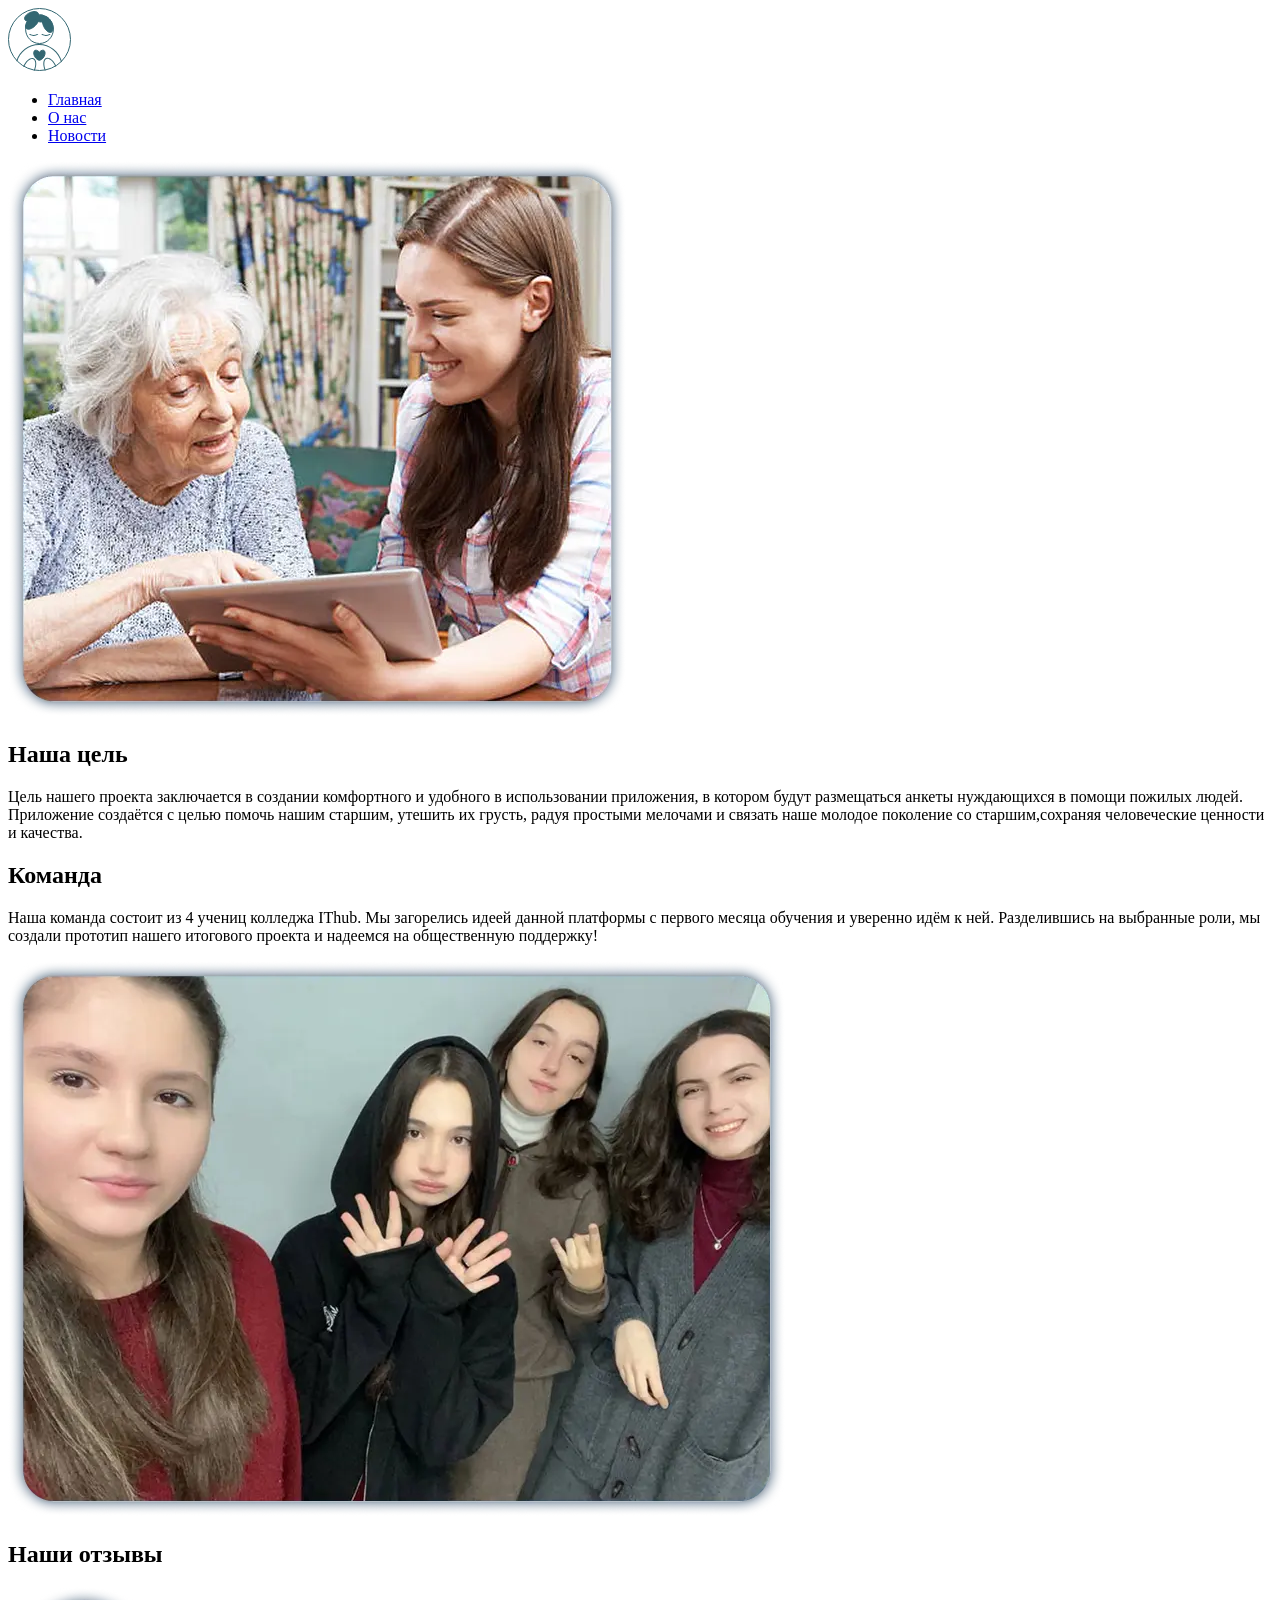
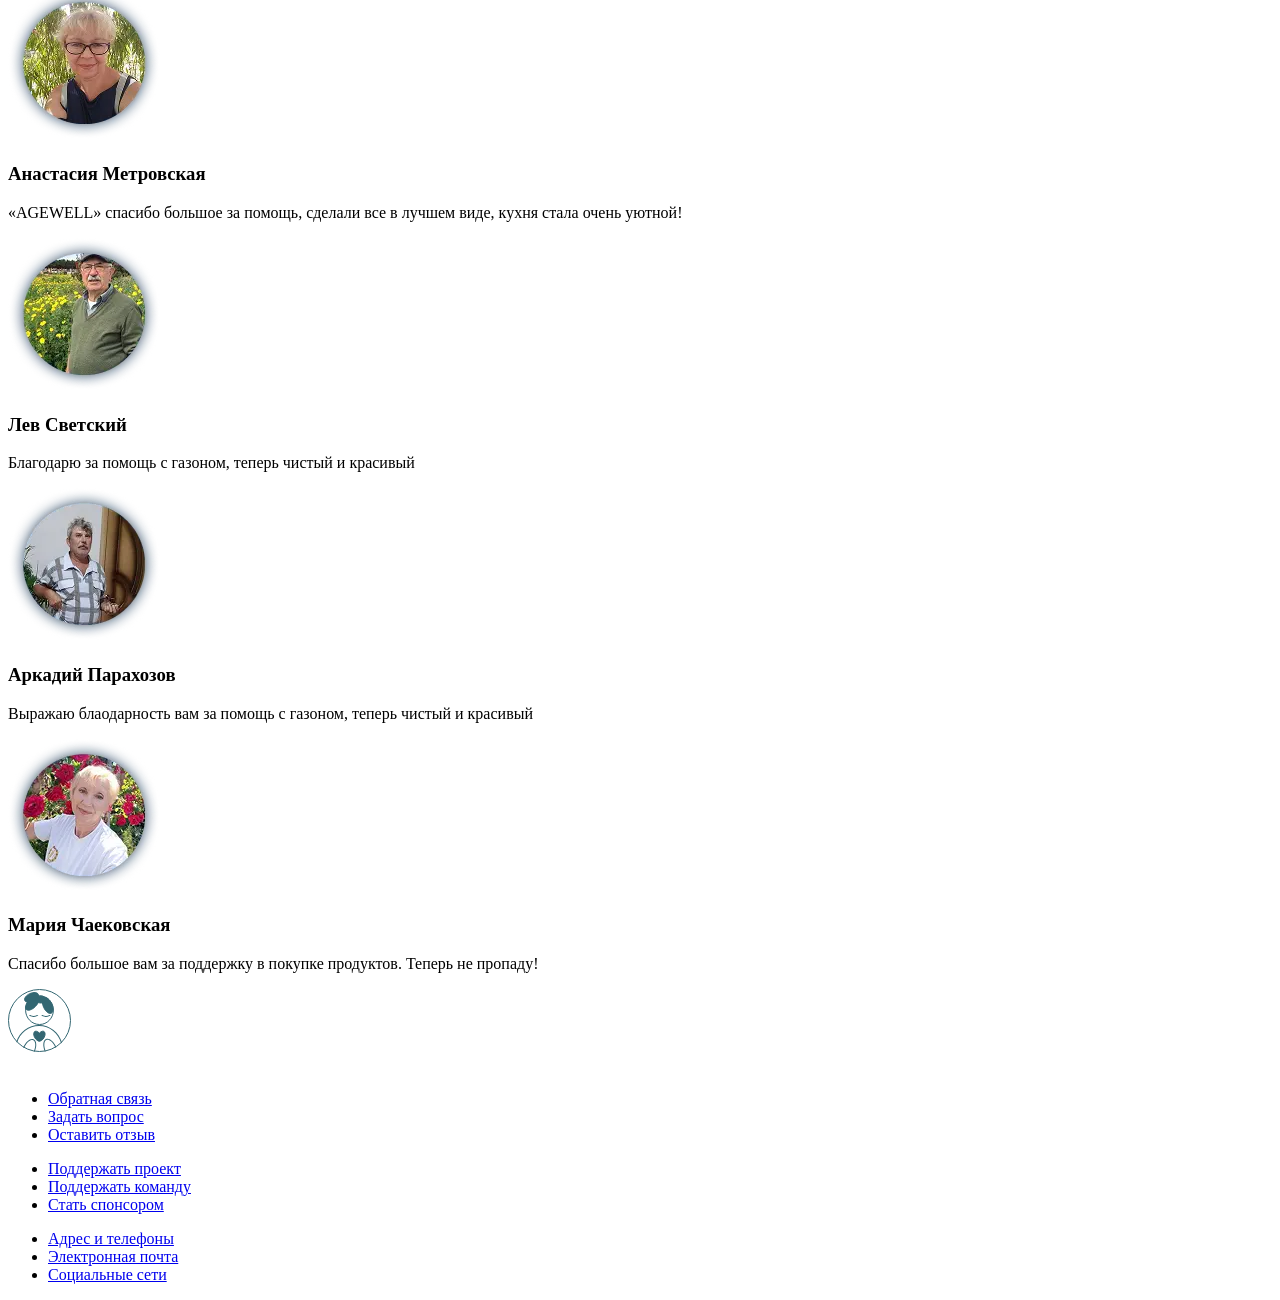
==== about_us.html @ 0170639c "Готовый html" ====
<!DOCTYPE html>
<html lang="en">
<head>
    <meta charset="UTF-8">
    <meta name="viewport" content="width=device-width, initial-scale=1.0">
    <title>О нас</title>
</head>
<body> 
  <header class="header">
    <div class="container">
      <div class="header__top">
        <nav class="menu">
          <img src="images/logo.svg" alt="логотип agewell">
          <span></span>
          </button>
          <ul class="menu__list">
            <li class="menu__item">
              <a href="#" class="menu__link">Главная</a>
            </li>
            <li class="menu__item">
              <a href="#" class="menu__link">О нас</a>
            </li>
            <li class="menu__item">
              <a href="#" class="menu__link">Новости</a>
            </li>
          </ul>
        </nav>
      </div>
    </div>
  </header>
  <main class="main">
    <section class="goal">
        <img src="images/goal.webp" alt="цель фото">
        <h1 class="goal_title">
            Наша цель
        </h1>
        <p class="goal_text">
            Цель нашего проекта заключается в создании комфортного и удобного в использовании приложения, в котором будут размещаться анкеты нуждающихся в помощи пожилых людей. Приложение создаётся с целью помочь нашим старшим, утешить их грусть, радуя простыми мелочами и связать наше молодое поколение со старшим,сохраняя человеческие ценности и качества.
    </section>
    <section class="team">
            <h1 class="team_title">
                Команда
            </h1>
            <p class="team_text">
                Наша команда состоит из 4 учениц колледжа IThub. Мы загорелись идеей данной платформы с первого месяца обучения и уверенно идём к ней. Разделившись на выбранные роли, мы создали прототип нашего итогового проекта и надеемся на общественную поддержку!
            </p>
            <img src="images/team.webp" alt="команда фото">
    </section>
    <section class="comments">
        <h1 class="comments_title">
          Наши отзывы
        </h1>
        <div class="comments_wrapper">
            <div class="comments-upper">
                <img src="images/comment1.webp" alt="первый коммент фотка">
                <h3 class="comments-names">
                    Анастасия Метровская
                </h3>
            </div>
            <p class="comments_text">
                «AGEWELL» спасибо большое за помощь, сделали все в лучшем виде, кухня стала очень уютной! 
            </p>
        </div>
        <div class="comments_wrapper">
            <div class="comments-upper">
                <img src="images/comment2.webp" alt="второй коммент фотка">
                <h3 class="comments-names">
                    Лев Светский
                </h3>
            </div>
            <p class="comments_text">
                Благодарю за помощь с газоном, теперь чистый и красивый
            </p>
        </div>
        <div class="comments_wrapper">
            <div class="comments-upper">
                <img src="images/comment3.webp" alt="третий коммент фотка">
                <h3 class="comments-names">
                    Аркадий Парахозов
                </h3>
            </div>
            <p class="comments_text">
                Выражаю блаодарность вам за помощь с газоном, теперь чистый и красивый
            </p>
        </div>
        <div class="comments_wrapper">
            <div class="comments-upper">
                <img src="images/comment4.webp" alt="четвёртый коммент фотка">
                <h3 class="comments-names">
                    Мария Чаековская
                </h3>
            </div>
            <p class="comments_text">
                Спасибо большое вам за поддержку в покупке продуктов. Теперь не пропаду!
            </p>
        </div>
    </section>
  </main>
  <footer class="footer">
    <img src="images/logo.svg" alt="">
    <div class="container">
      <div class="footer-inner">
          <a href="#" class="footer__logo">
            <img src="images/footer-logo.svg" alt="">
          </a>
          <ul class="footer__nav">
            <li class="footer__nav-item">
              <a class="footer__nav-link" href="#">Обратная связь</a>
            </li>
            <li class="footer__nav-item">
              <a class="footer__nav-link" href="#">Задать вопрос</a>
            </li>
            <li class="footer__nav-item">
              <a class="footer__nav-link" href="#">Оставить отзыв</a>
            </li>
          </ul>
          <ul class="footer__nav">
            <li class="footer__nav-item">
              <a class="footer__nav-link" href="#">Поддержать проект</a>
            </li>
            <li class="footer__nav-item">
              <a class="footer__nav-link" href="#">Поддержать команду</a>
            </li>
            <li class="footer__nav-item">
              <a class="footer__nav-link" href="#">Стать спонсором</a>
            </li>
          </ul>
          <ul class="footer__nav">
            <li class="footer__nav-item">
              <a class="footer__nav-link" href="#">Адрес и телефоны</a>
            </li>
            <li class="footer__nav-item">
              <a class="footer__nav-link" href="#">Электронная почта</a>
            </li>
            <li class="footer__nav-item">
              <a class="footer__nav-link" href="#">Социальные сети</a>
            </li>
          </ul>
  </footer>
</body>
</html>
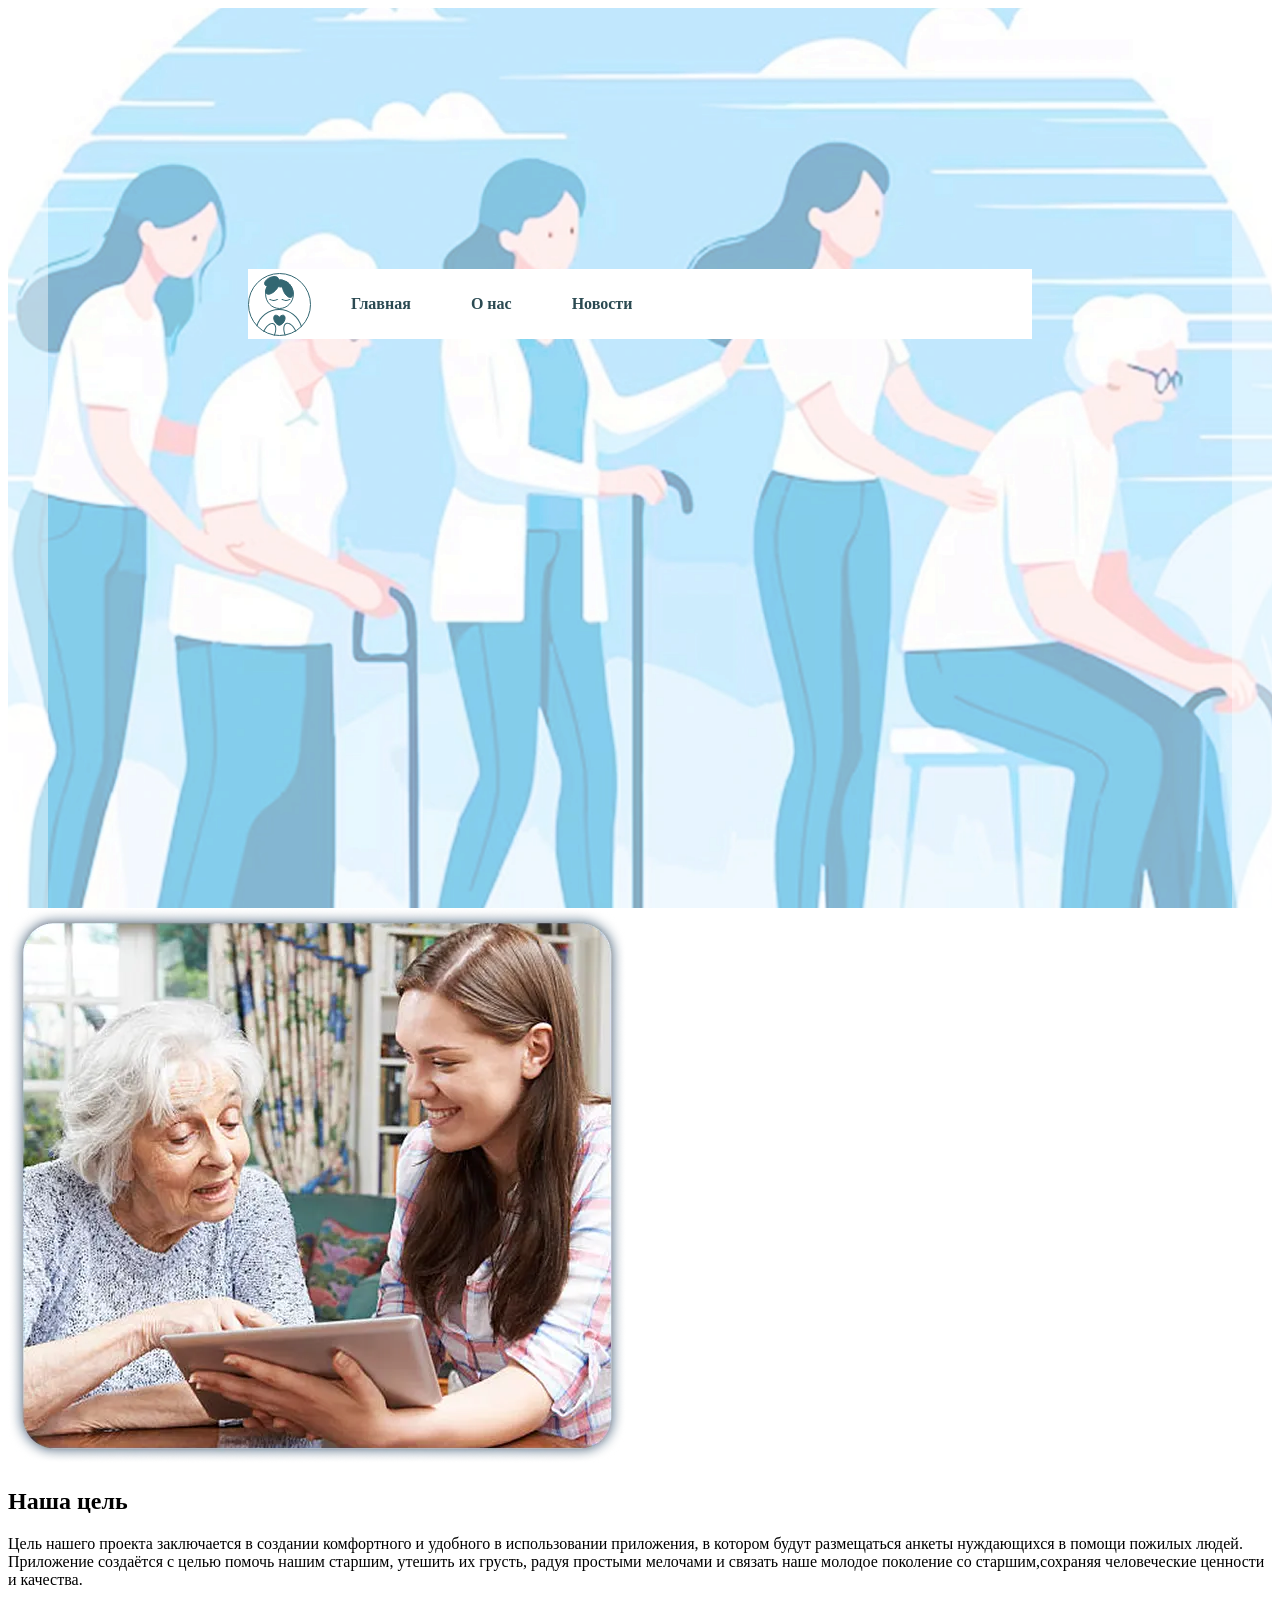
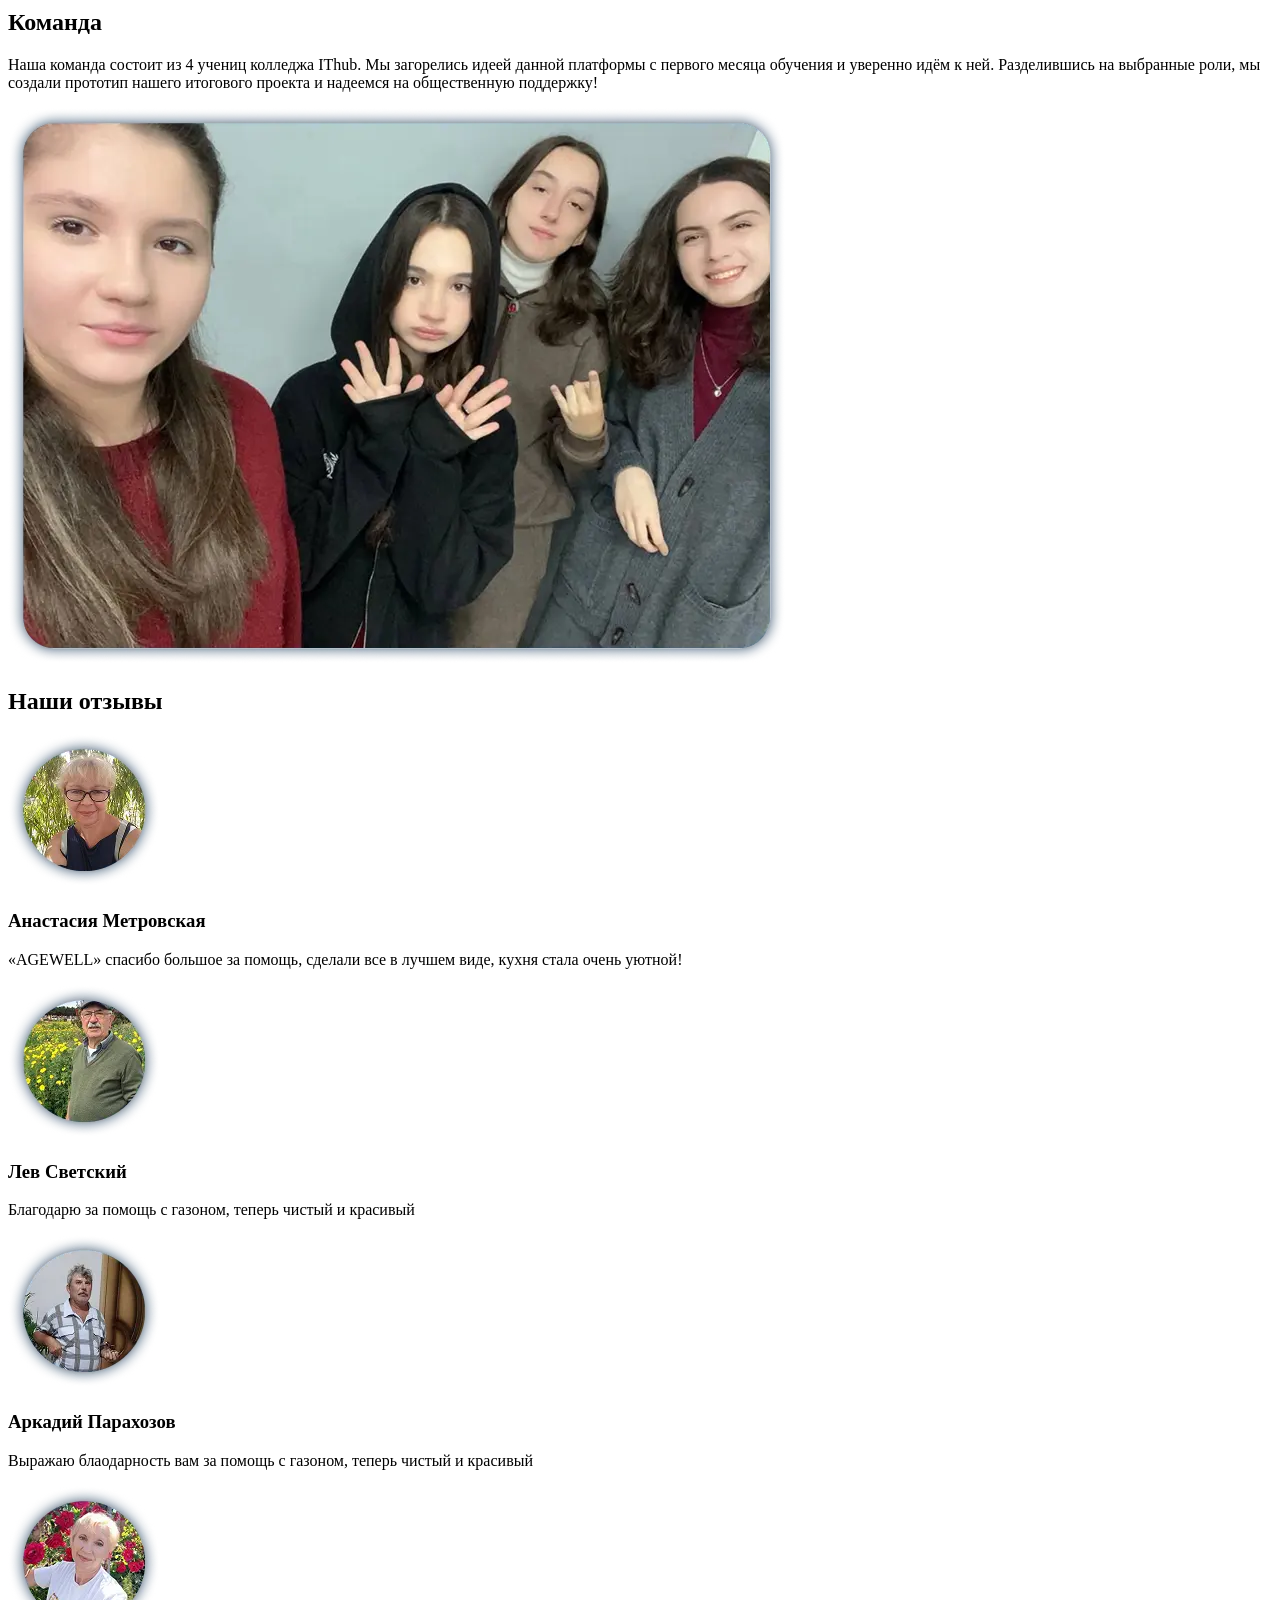
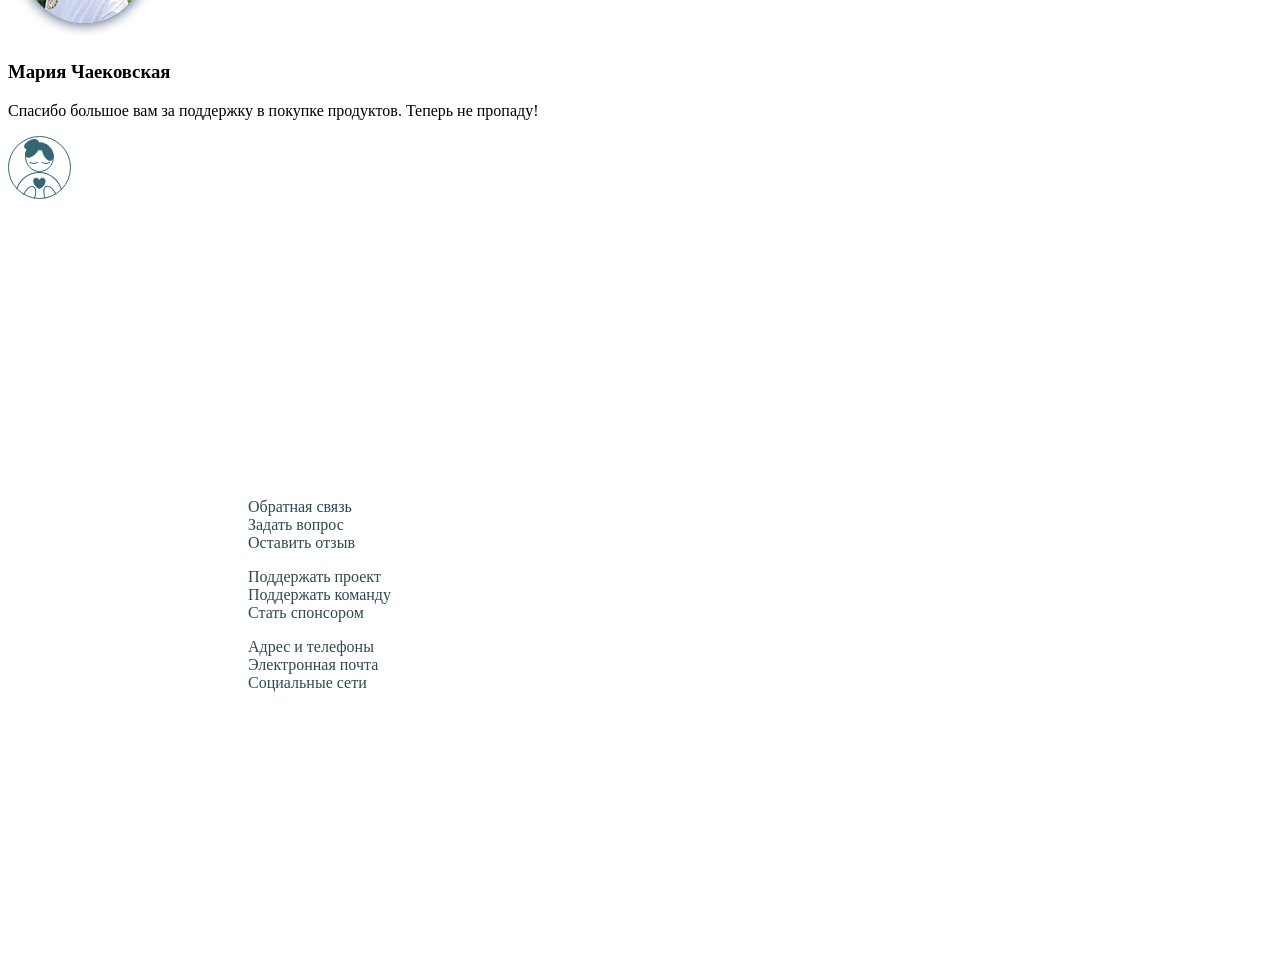
==== commit e4d2b86f: "Css готовая главная" ====
--- a/about_us.html
+++ b/about_us.html
@@ -4,13 +4,14 @@
     <meta charset="UTF-8">
     <meta name="viewport" content="width=device-width, initial-scale=1.0">
     <title>О нас</title>
+    <link rel="stylesheet" href="./style.css">
 </head>
 <body> 
   <header class="header">
-    <div class="container">
+    <div class="container header">
       <div class="header__top">
         <nav class="menu">
-          <img src="images/logo.svg" alt="логотип agewell">
+          <img class="logo" src="images/logo.svg" alt="логотип agewell">
           <span></span>
           </button>
           <ul class="menu__list">
--- a/style.css
+++ b/style.css
@@ -0,0 +1,174 @@
+* {
+    box-sizing: border-box;
+    
+}
+
+
+
+
+body {
+    background-color: #FFFFFF;
+    font-family: "Merriweather", serif;
+}
+
+ul, ol {
+    list-style: none;
+}
+
+a {
+    color: #2B4A52;
+    text-decoration: none;
+}
+
+
+
+.header {
+    background-image: url(/images/banner.webp);
+    height: 100vh;
+    background-repeat: no-repeat;
+    background-position: center;
+    background-size: cover;
+    padding: 0 40px;
+}
+
+.container {
+    max-width: 1195px 0;
+    padding: 261px 200px;
+}
+
+.container text {
+    background-color: #FFFFFF;
+}
+
+.header__top {
+    min-height: 70px;
+    background-color: #FFFFFF;
+    display: flex;
+    align-items: center;
+    justify-content: space-between;
+}
+
+
+
+
+
+.menu {
+    display: flex;
+    align-items: center;
+    
+}
+.menu__list {
+    display: flex;
+    flex-wrap: wrap;
+    gap: 60px;
+    padding-right: 57px;
+}
+.menu__item {
+    font-weight: 700;
+}
+
+
+
+
+
+.header__title {
+    font-size: 111px;
+    color: #336772;
+    margin: 0px;
+}
+.header__text {
+    font-size: 20px;
+    max-width: 618px;
+    color: #336772;
+    padding: 25px 0;
+}
+.header__btn {
+    display: inline-block;
+    font-size: 20px;
+    color: #2D384D;
+    background-color: #99E1F2;
+    padding: 20px 37px;
+    border-radius: 10px;
+    box-shadow: 0 0 20px 5px rgba(0, 0, 0, 0.2);
+}
+
+
+
+
+.main {
+}
+.people-cards {
+}
+.people-cards_text {
+}
+.people-card {
+}
+.people-cards_task-wrapper {
+}
+.people-cards_task-tittle {
+}
+.people-cards_task-title {
+}
+.people-cards_task-text {
+}
+.people-cards_task-button {
+}
+
+
+
+
+
+.feedback {
+}
+.feedback-title {
+}
+.feedback-description {
+}
+.feedback-button {
+}
+
+
+
+
+
+.support-us {
+}
+.support-us_container {
+}
+.support-us_title {
+}
+.support-us_choices {
+}
+.support-us_descriptions {
+}
+.support-us_child-title {
+}
+.support-us_text-container {
+}
+.support-us_definition {
+}
+.support-us_more-button {
+}
+
+
+
+
+
+
+.gallery {
+}
+
+
+
+.footer {
+}
+.footer-inner {
+}
+.footer__logo {
+}
+.footer__nav {
+}
+.footer__nav-item {
+}
+.footer__nav-link {
+}
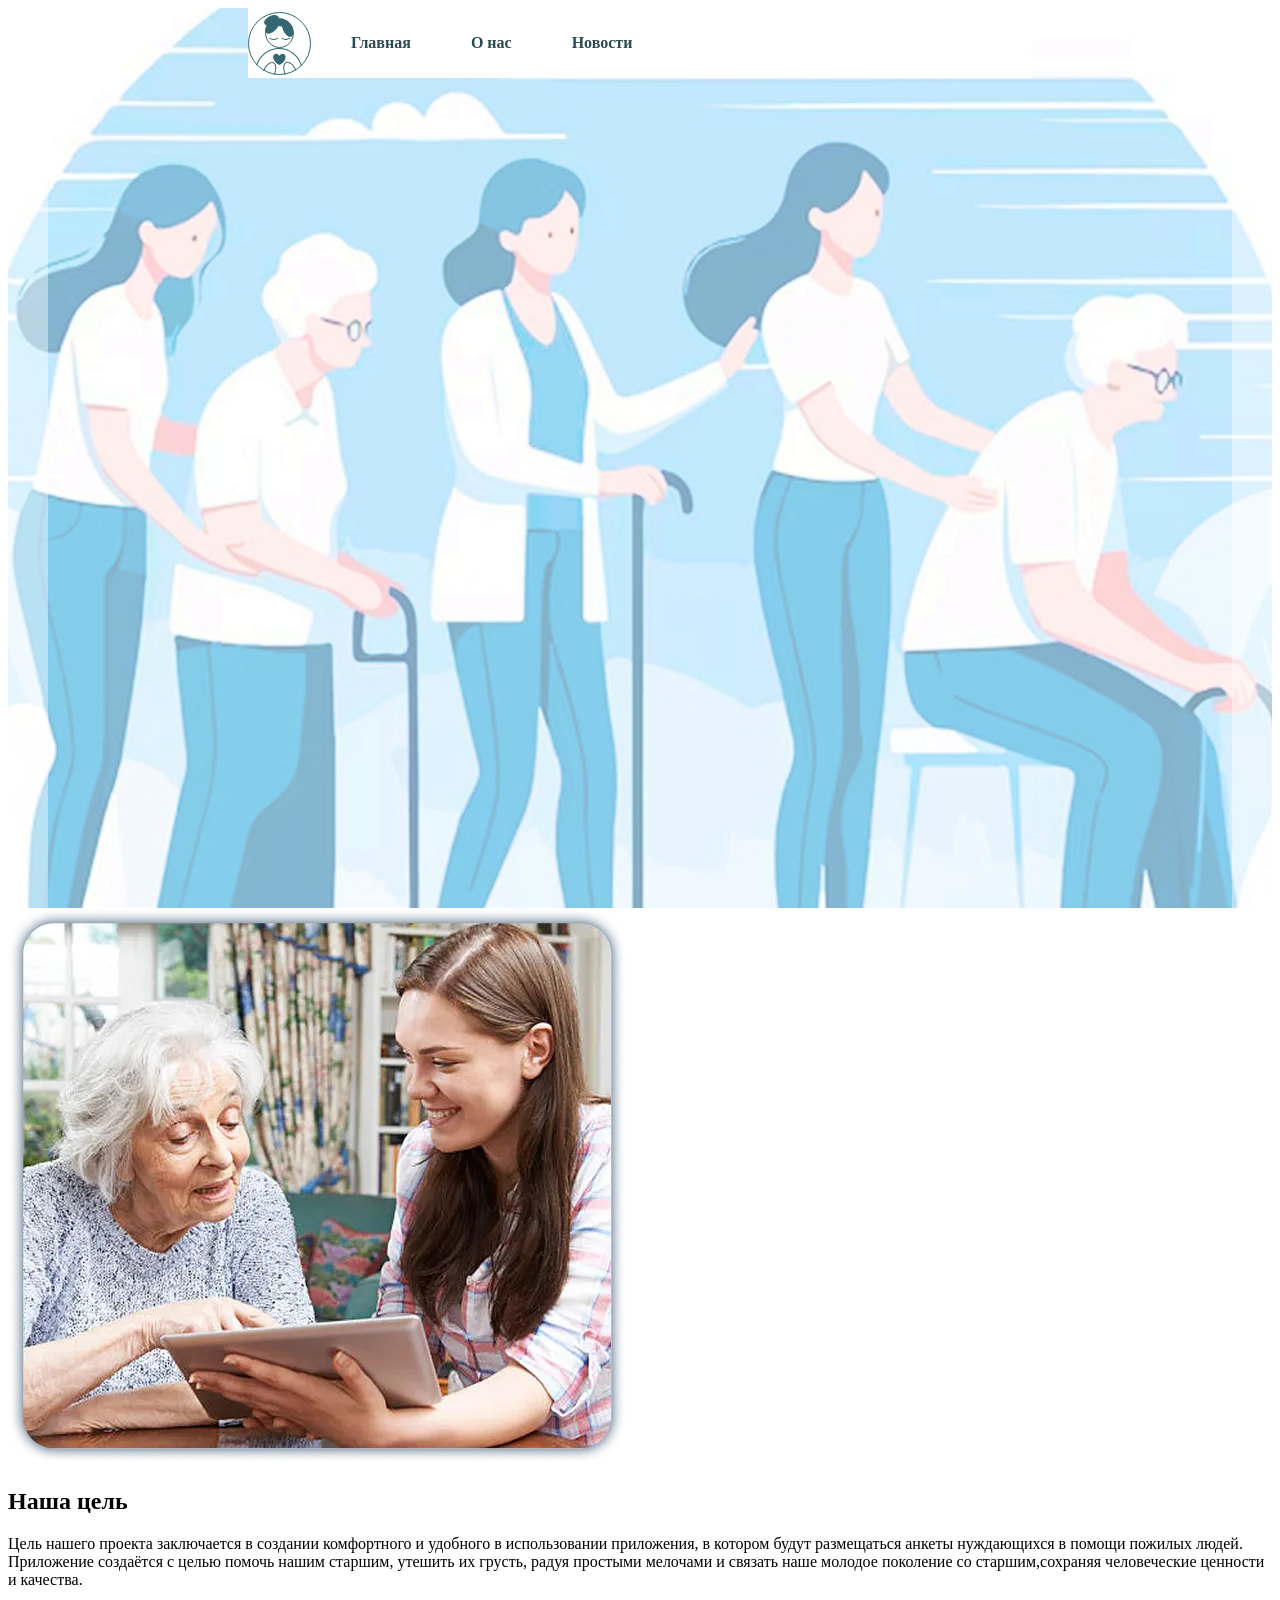
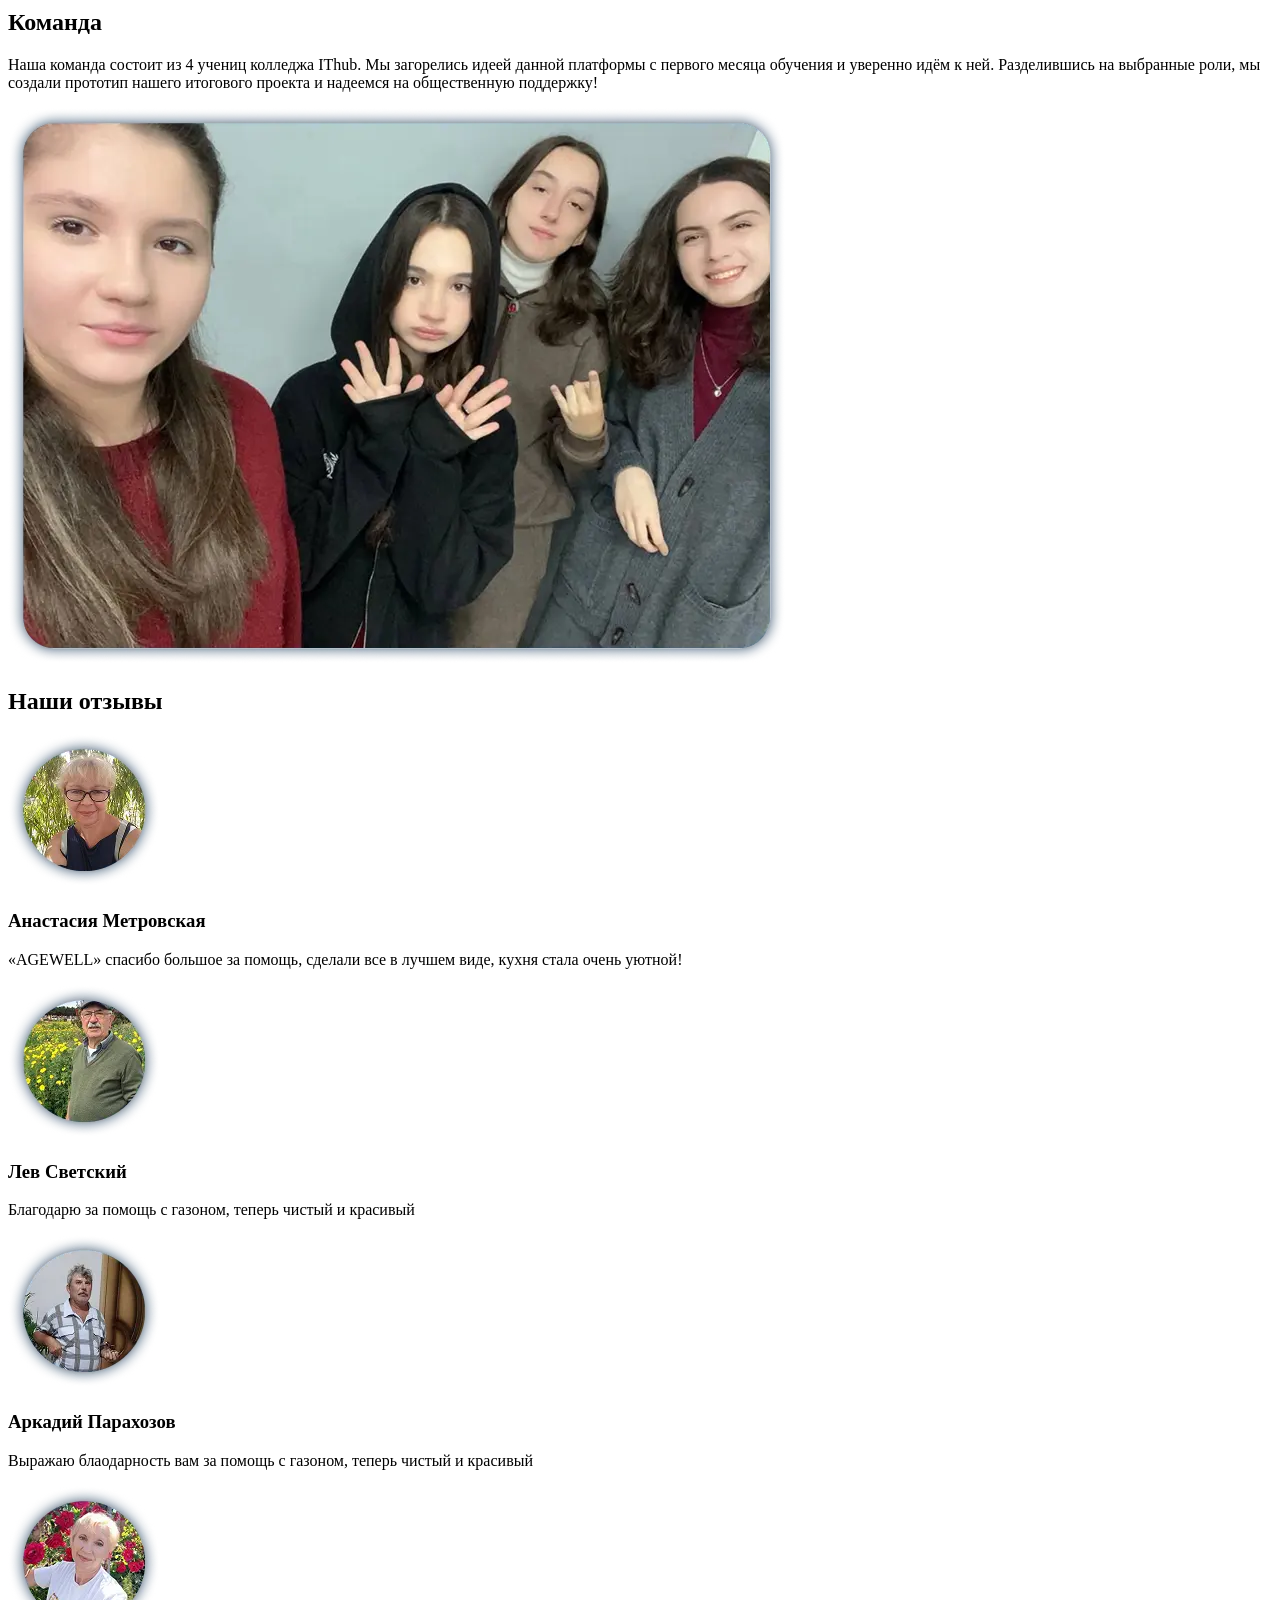
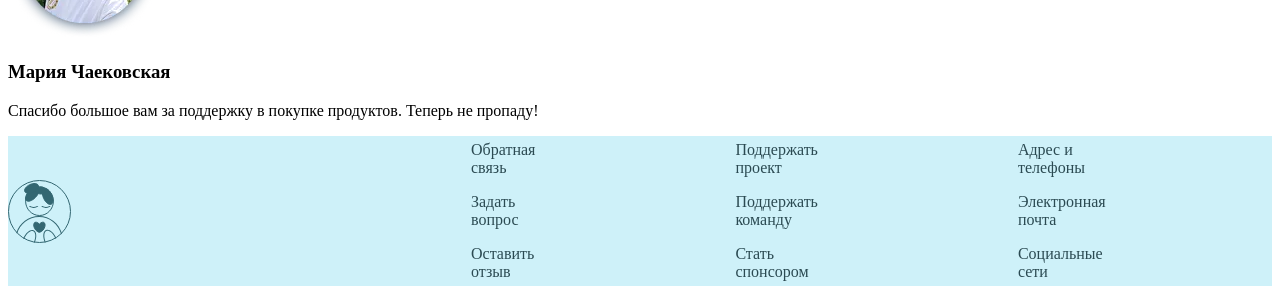
==== commit 649048f7: "Весь css без шрифта и фулл футера" ====
--- a/about_us.html
+++ b/about_us.html
@@ -105,7 +105,7 @@
             <img src="images/footer-logo.svg" alt="">
           </a>
           <ul class="footer__nav">
-            <li class="footer__nav-item">
+            <li class="footer__nav-item main-item">
               <a class="footer__nav-link" href="#">Обратная связь</a>
             </li>
             <li class="footer__nav-item">
@@ -116,18 +116,18 @@
             </li>
           </ul>
           <ul class="footer__nav">
-            <li class="footer__nav-item">
+            <li class="footer__nav-item main-item">
               <a class="footer__nav-link" href="#">Поддержать проект</a>
             </li>
             <li class="footer__nav-item">
-              <a class="footer__nav-link" href="#">Поддержать команду</a>
+              <a class="footer__nav-main" href="#">Поддержать команду</a>
             </li>
             <li class="footer__nav-item">
               <a class="footer__nav-link" href="#">Стать спонсором</a>
             </li>
           </ul>
           <ul class="footer__nav">
-            <li class="footer__nav-item">
+            <li class="footer__nav-item main-item">
               <a class="footer__nav-link" href="#">Адрес и телефоны</a>
             </li>
             <li class="footer__nav-item">
--- a/style.css
+++ b/style.css
@@ -3,7 +3,16 @@
     
 }
 
-
+button,
+button:active,
+button:focus  {
+    border:none;
+}
+
+img {
+    max-width: 100%;
+    max-height: 100%;
+}
 
 
 body {
@@ -18,6 +27,7 @@
 a {
     color: #2B4A52;
     text-decoration: none;
+    font-family: "Merriweather", serif;
 }
 
 
@@ -33,7 +43,7 @@
 
 .container {
     max-width: 1195px 0;
-    padding: 261px 200px;
+    padding: 0px 200px;
 }
 
 .container text {
@@ -98,33 +108,79 @@
 .main {
 }
 .people-cards {
-}
-.people-cards_text {
+    max-width: 1195px 0;
+    padding: 151px 200px;
+    display: flex;
+    justify-content: space-between;
+    flex-direction: column;
 }
 .people-card {
+    color: #2D384D;
+    background-color: #CEF1F9;
+    padding: 20px 37px;
+    border-radius: 10px;
+    box-shadow: 0 0 20px 5px rgba(0, 0, 0, 0.2);
+    max-width: 100%;
+    display: flex;
+    justify-content: space-between;
+    align-items: center;
+    margin-bottom: 62px;
+    gap: 180px;
 }
 .people-cards_task-wrapper {
+    display: block;
+
 }
 .people-cards_task-tittle {
 }
 .people-cards_task-title {
 }
 .people-cards_task-text {
+    max-width: 628px;
 }
 .people-cards_task-button {
-}
-
+    display: inline-block;
+    font-size: 20px;
+    color: #2D384D;
+    background-color: #99E1F2;
+    padding: 20px 37px;
+    border-radius: 10px;
+    box-shadow: 0 0 20px 5px rgba(0, 0, 0, 0.2);
+    max-width: 263px;
+    max-height: 60px;
+}
+.people-cards_text-wrapper {
+    padding-bottom: 32px;
+    max-width: 628px;
+}
 
 
 
 
 .feedback {
-}
-.feedback-title {
+    
+}
+.feedback-row{
+    display: flex;
+    align-items: center;
+}
+.feedback-column{
+    padding-left: 150px;
 }
 .feedback-description {
+    max-width: 524px;
+    font-size: 23px;
 }
 .feedback-button {
+    display: inline-block;
+    font-size: 20px;
+    color: #2D384D;
+    background-color: #99E1F2;
+    padding: 20px 241px;
+    border-radius: 10px;
+    box-shadow: 0 0 20px 5px rgba(0, 0, 0, 0.2);
+    min-width: 587px;
+    max-height: 76px;
 }
 
 
@@ -132,22 +188,68 @@
 
 
 .support-us {
+    display: flex;
+    flex-direction: column;
+    padding: 250px 203px;
 }
 .support-us_container {
+    display: flex;
+    flex-direction: column;
+    justify-content: center;
+    align-items: center;
+    font-size: 20px;
+    color: #2D384D;
+    background-color: #CEF1F9;
+    border-radius: 10px;
+    box-shadow: 0 0 20px 5px rgba(0, 0, 0, 0.2);
+    min-width: 100%;
+    max-height: 634px;
+    padding: 79px 45px;
 }
 .support-us_title {
+    margin-bottom: 100px;
 }
 .support-us_choices {
+    display: flex;
+    justify-content: space-between;
+    gap: 112px;
+    margin-bottom: 80px;
 }
 .support-us_descriptions {
+    display: flex;
+    flex-direction: column;
+    align-items: center;
 }
 .support-us_child-title {
 }
 .support-us_text-container {
+    display: flex;
+    flex-direction: column;
+    align-items: center;
+    font-size: 20px;
+    color: #FFFFFF;
+    background-color: #68B0C0;
+    border-radius: 60px;
+    box-shadow: 0 0 20px 5px rgba(0, 0, 0, 0.2);
+    min-width: 300px;
+    max-height: 270px;
+    margin-top: 33px;
 }
 .support-us_definition {
+    max-width: 238px;
+    padding: 74px 30px;
 }
 .support-us_more-button {
+    display: inline-block;
+    font-size: 20px;
+    color: #2D384D;
+    background-color: #99E1F2;
+    padding: 20px 241px;
+    border-radius: 10px;
+    box-shadow: 0 0 20px 5px rgba(0, 0, 0, 0.2);
+    max-width: 100%;
+    max-height: 76px;
+    margin-top: 33px;
 }
 
 
@@ -156,19 +258,33 @@
 
 
 .gallery {
+    display: flex;
+    justify-content: space-between;
+    align-items: center;
+    padding-bottom: 156px;
 }
 
 
 
 .footer {
+    background-color: #CEF1F9;
+    display: flex;
+    justify-content: space-between;
+    align-items: center;
+    height: 150px;
 }
 .footer-inner {
+    display: flex;
+    justify-content: space-between;
+    gap: 160px;
 }
 .footer__logo {
 }
 .footer__nav {
 }
 .footer__nav-item {
-}
-.footer__nav-link {
+    padding: 8px 0;
+}
+.footer__nav-item ul {
+    list-style: circle;
 }
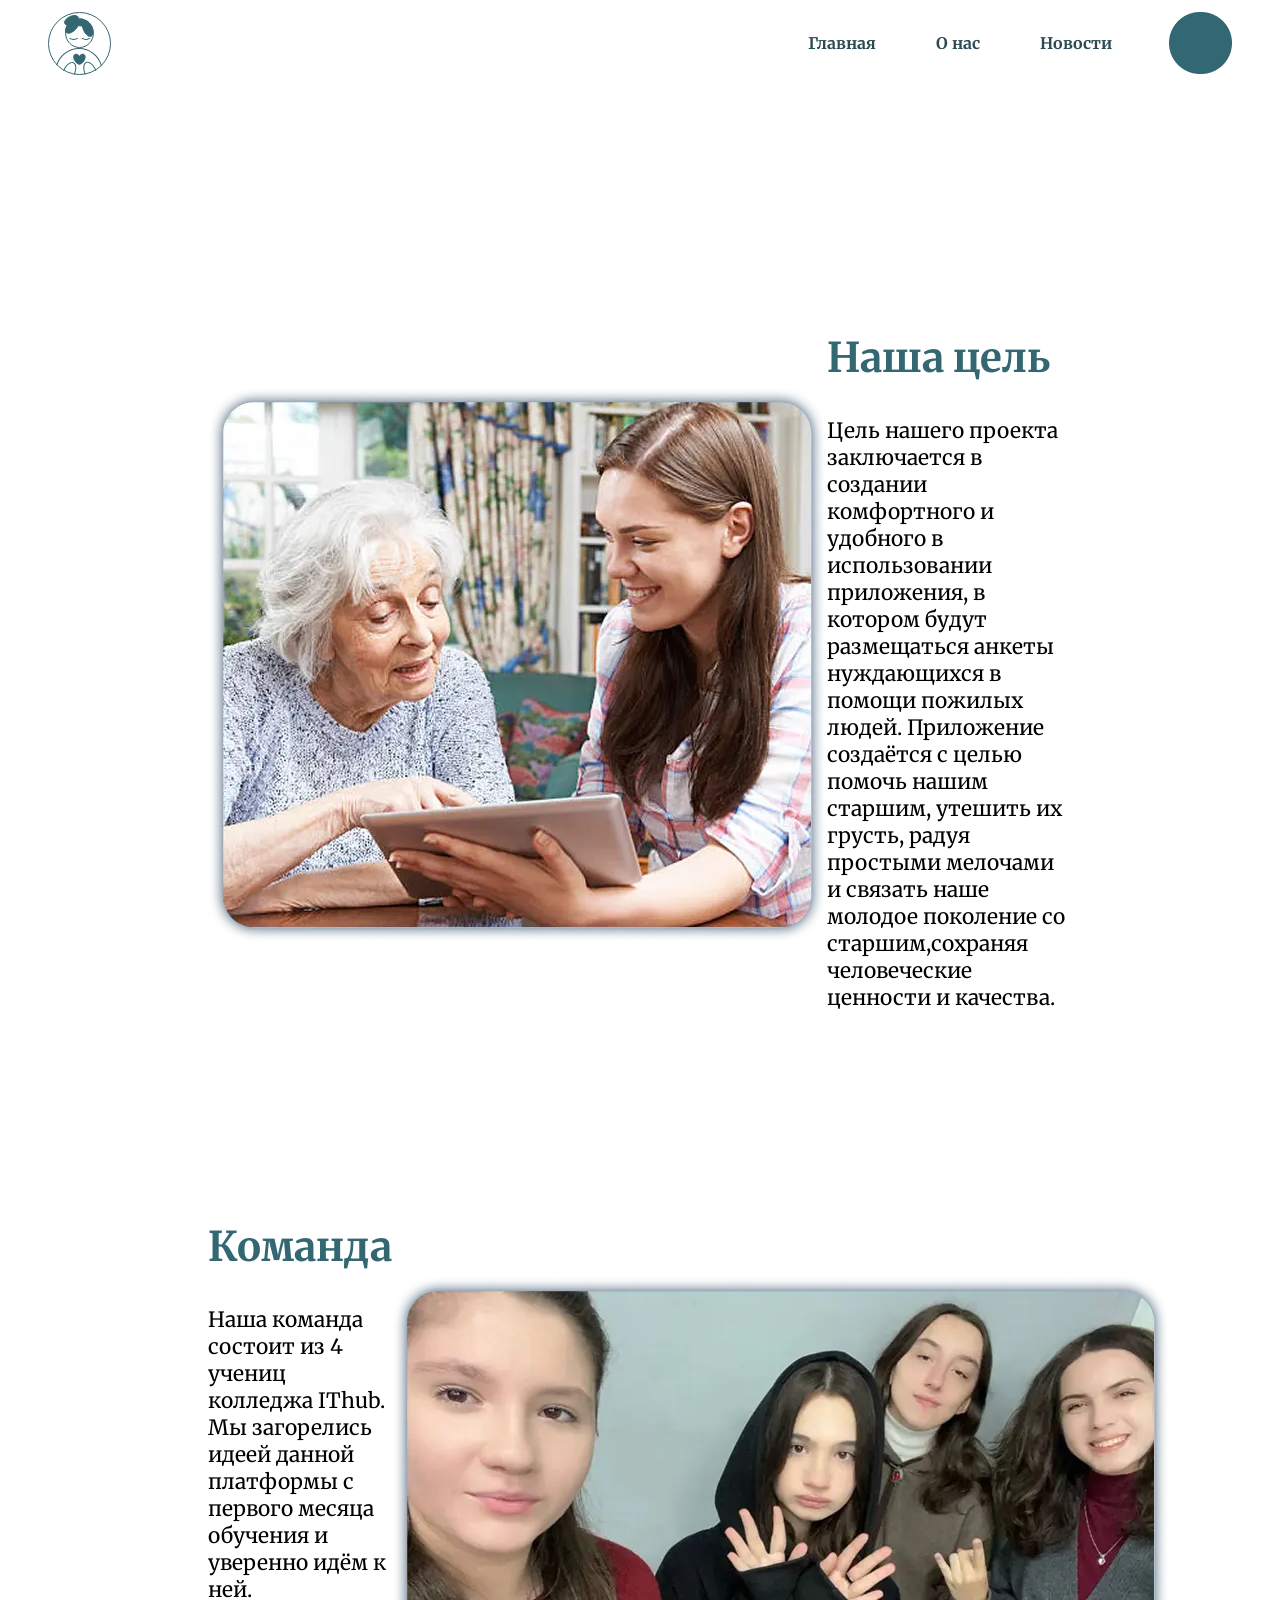
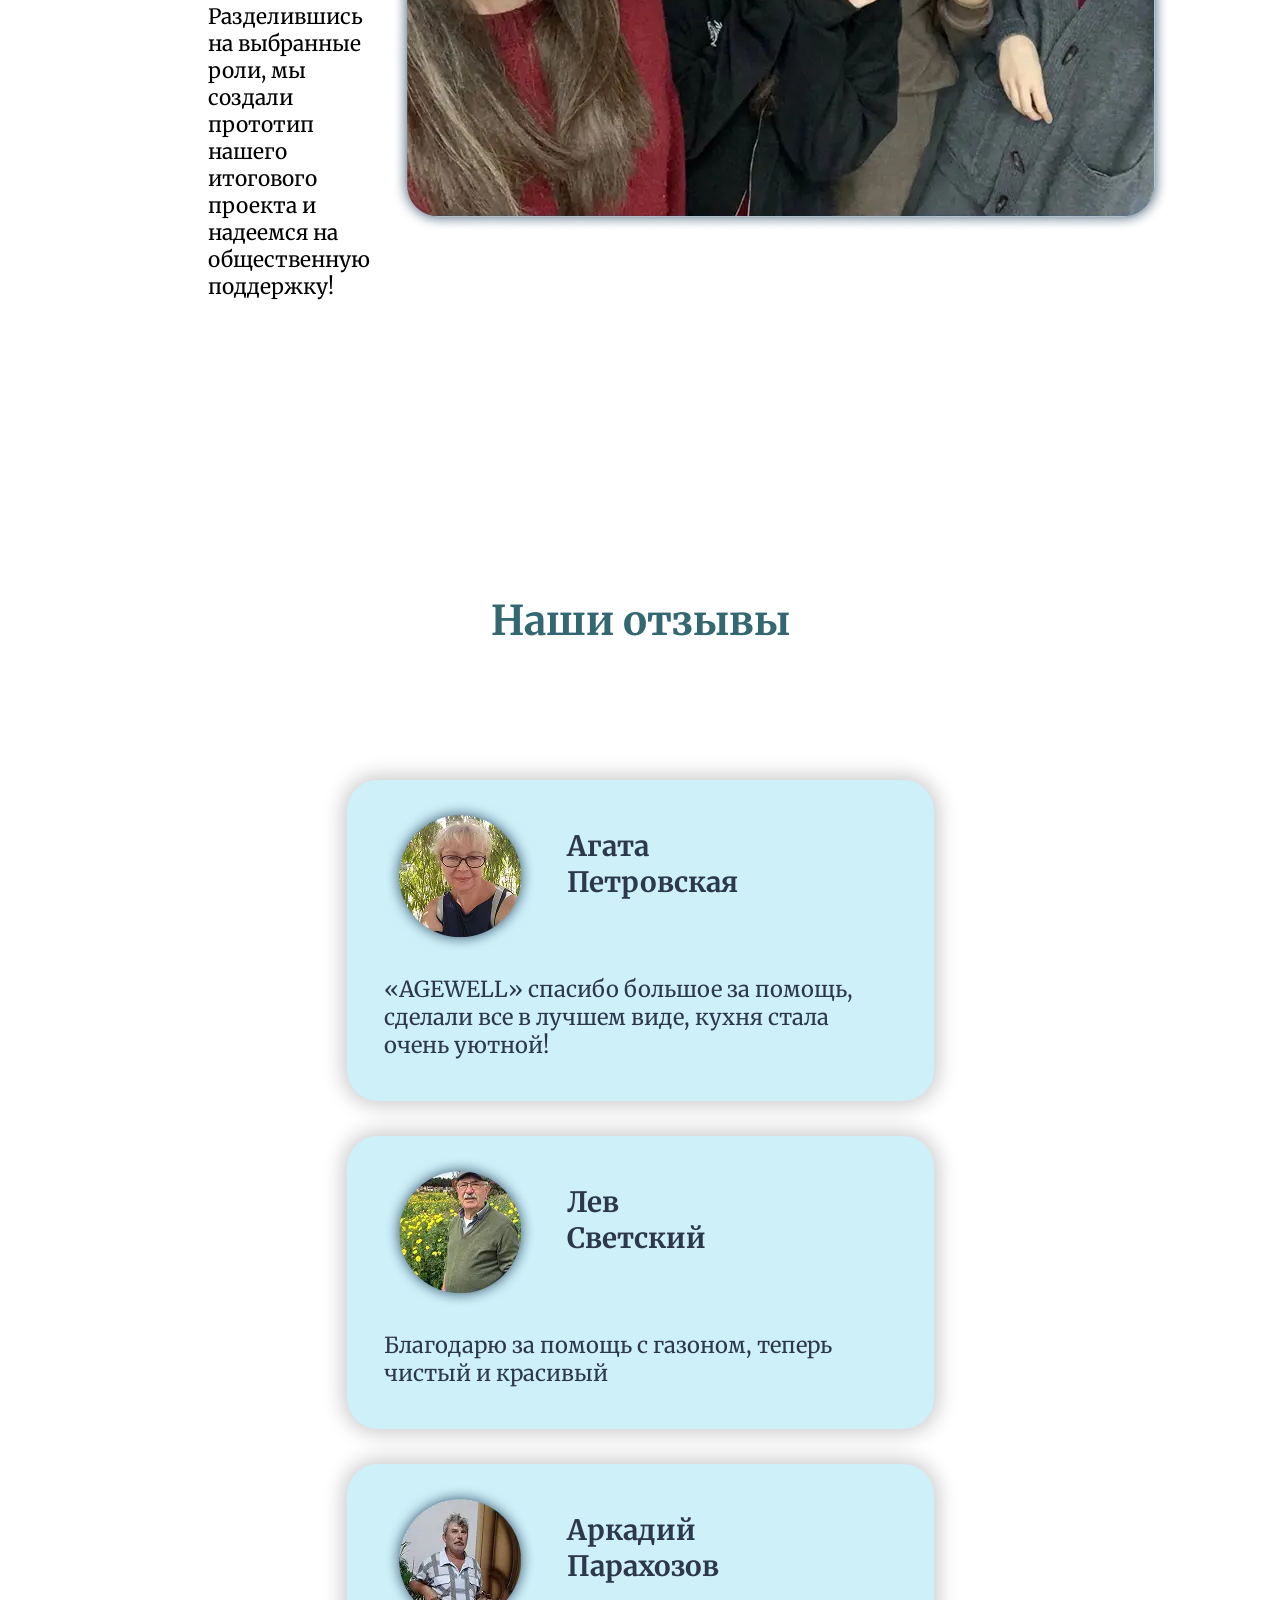
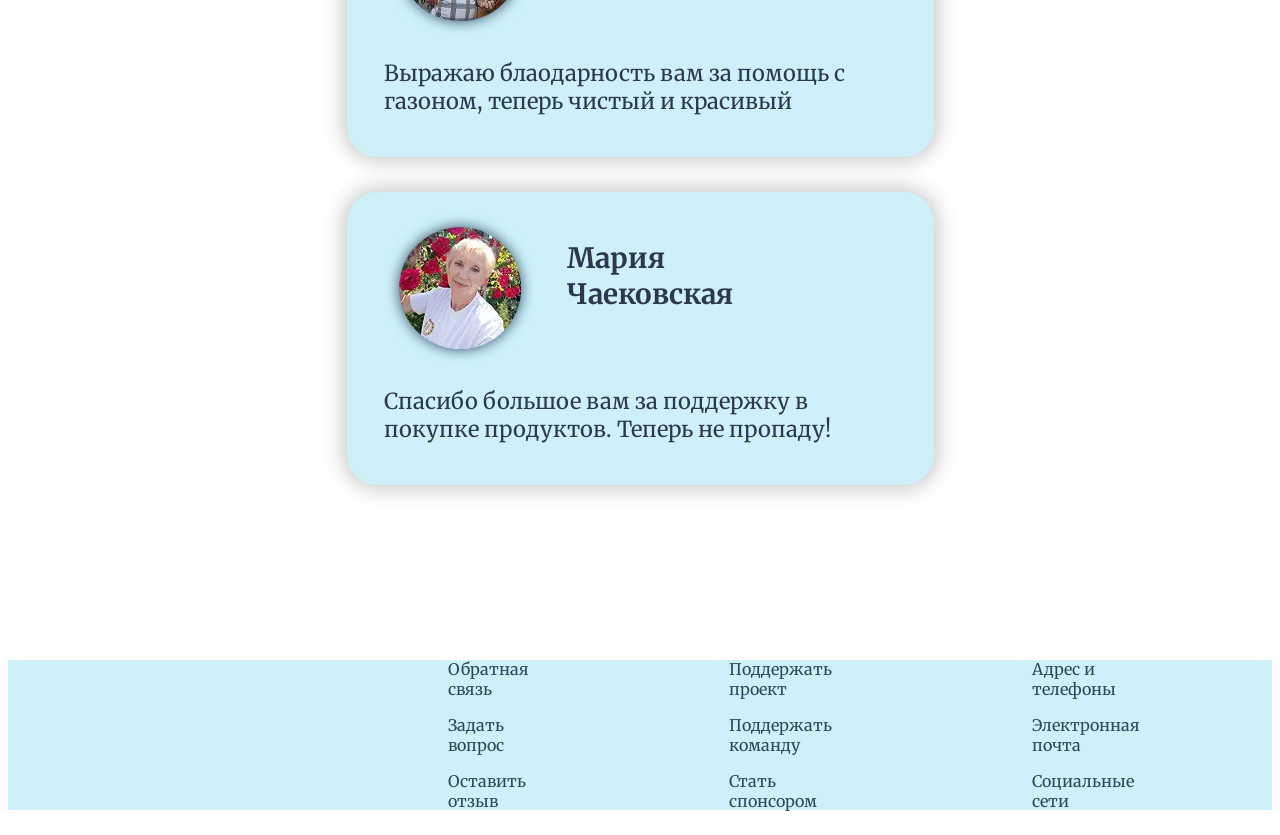
==== commit 9ed94ae5: "Котовый CSS (без адаптива)" ====
--- a/about_us.html
+++ b/about_us.html
@@ -4,106 +4,112 @@
     <meta charset="UTF-8">
     <meta name="viewport" content="width=device-width, initial-scale=1.0">
     <title>О нас</title>
-    <link rel="stylesheet" href="./style.css">
+    <link rel="stylesheet" href="./style2.css">
+    <style>
+      @import url('https://fonts.googleapis.com/css2?family=Merriweather:ital,opsz,wght@0,18..144,300..900;1,18..144,300..900&display=swap');
+    </style>
 </head>
 <body> 
   <header class="header">
-    <div class="container header">
-      <div class="header__top">
+    <div class="header__top">
+      <img src="images/logo.svg" alt="логотип agewell">
         <nav class="menu">
-          <img class="logo" src="images/logo.svg" alt="логотип agewell">
-          <span></span>
-          </button>
           <ul class="menu__list">
             <li class="menu__item">
-              <a href="#" class="menu__link">Главная</a>
+              <a href="./index.html" class="menu__link">Главная</a>
             </li>
             <li class="menu__item">
-              <a href="#" class="menu__link">О нас</a>
+              <a href="./about_us.html" class="menu__link">О нас</a>
             </li>
             <li class="menu__item">
               <a href="#" class="menu__link">Новости</a>
-            </li>
-          </ul>
+            </li> 
+          </ul> 
+          <img src="images/header-circle.webp" alt="аккаунт">
         </nav>
-      </div>
     </div>
   </header>
   <main class="main">
-    <section class="goal">
+    <section class="goal container">
         <img src="images/goal.webp" alt="цель фото">
-        <h1 class="goal_title">
+        <div class="goal_text-wrapper">
+          <h1 class="goal_title">
             Наша цель
+          </h1>
+          <p class="goal_text">
+            Цель нашего проекта заключается в создании комфортного и удобного в использовании приложения, в котором будут размещаться анкеты нуждающихся в помощи пожилых людей. Приложение создаётся с целью помочь нашим старшим, утешить их грусть, радуя простыми мелочами и связать наше молодое поколение со старшим,сохраняя человеческие ценности и качества.
+          </p>
+        </div>
+    </section>
+    <section class="team container">
+      <div class="team_text-wrapper">
+        <h1 class="team_title">
+          Команда
         </h1>
-        <p class="goal_text">
-            Цель нашего проекта заключается в создании комфортного и удобного в использовании приложения, в котором будут размещаться анкеты нуждающихся в помощи пожилых людей. Приложение создаётся с целью помочь нашим старшим, утешить их грусть, радуя простыми мелочами и связать наше молодое поколение со старшим,сохраняя человеческие ценности и качества.
+        <p class="team_text">
+          Наша команда состоит из 4 учениц колледжа IThub. Мы загорелись идеей данной платформы с первого месяца обучения и уверенно идём к ней. Разделившись на выбранные роли, мы создали прототип нашего итогового проекта и надеемся на общественную поддержку!
+        </p>
+      </div>
+      <img src="images/team.webp" alt="команда фото">
     </section>
-    <section class="team">
-            <h1 class="team_title">
-                Команда
-            </h1>
-            <p class="team_text">
-                Наша команда состоит из 4 учениц колледжа IThub. Мы загорелись идеей данной платформы с первого месяца обучения и уверенно идём к ней. Разделившись на выбранные роли, мы создали прототип нашего итогового проекта и надеемся на общественную поддержку!
-            </p>
-            <img src="images/team.webp" alt="команда фото">
-    </section>
-    <section class="comments">
-        <h1 class="comments_title">
-          Наши отзывы
-        </h1>
+    <section class="comments container">
+      <h1 class="comments_title">
+        Наши отзывы
+      </h1>
+      <div class="comments_all-wrapper">
         <div class="comments_wrapper">
-            <div class="comments-upper">
-                <img src="images/comment1.webp" alt="первый коммент фотка">
-                <h3 class="comments-names">
-                    Анастасия Метровская
-                </h3>
-            </div>
-            <p class="comments_text">
-                «AGEWELL» спасибо большое за помощь, сделали все в лучшем виде, кухня стала очень уютной! 
-            </p>
+          <div class="comments-upper">
+            <img src="images/comment1.webp" alt="первый коммент фотка">
+            <h3 class="comments-names">
+              Агата Петровская
+            </h3>
+          </div>
+          <p class="comments_text">
+            «AGEWELL» спасибо большое за помощь, сделали все в лучшем виде, кухня стала очень уютной! 
+          </p>
         </div>
         <div class="comments_wrapper">
-            <div class="comments-upper">
-                <img src="images/comment2.webp" alt="второй коммент фотка">
-                <h3 class="comments-names">
-                    Лев Светский
-                </h3>
-            </div>
-            <p class="comments_text">
-                Благодарю за помощь с газоном, теперь чистый и красивый
-            </p>
+          <div class="comments-upper">
+            <img src="images/comment2.webp" alt="второй коммент фотка">
+            <h3 class="comments-names">
+              Лев Светский
+            </h3>
+          </div>
+          <p class="comments_text">
+            Благодарю за помощь с газоном, теперь чистый и красивый
+          </p>
         </div>
         <div class="comments_wrapper">
-            <div class="comments-upper">
-                <img src="images/comment3.webp" alt="третий коммент фотка">
-                <h3 class="comments-names">
-                    Аркадий Парахозов
-                </h3>
-            </div>
-            <p class="comments_text">
-                Выражаю блаодарность вам за помощь с газоном, теперь чистый и красивый
-            </p>
+          <div class="comments-upper">
+            <img src="images/comment3.webp" alt="третий коммент фотка">
+            <h3 class="comments-names">
+              Аркадий Парахозов
+            </h3>
+          </div>
+          <p class="comments_text">
+            Выражаю блаодарность вам за помощь с газоном, теперь чистый и красивый
+          </p>
         </div>
         <div class="comments_wrapper">
-            <div class="comments-upper">
-                <img src="images/comment4.webp" alt="четвёртый коммент фотка">
-                <h3 class="comments-names">
-                    Мария Чаековская
-                </h3>
-            </div>
-            <p class="comments_text">
-                Спасибо большое вам за поддержку в покупке продуктов. Теперь не пропаду!
-            </p>
+          <div class="comments-upper">
+            <img src="images/comment4.webp" alt="четвёртый коммент фотка">
+            <h3 class="comments-names">
+              Мария Чаековская
+            </h3>
+          </div>
+          <p class="comments_text">
+            Спасибо большое вам за поддержку в покупке продуктов. Теперь не пропаду!
+          </p>
         </div>
+      </div>
     </section>
   </main>
-  <footer class="footer">
-    <img src="images/logo.svg" alt="">
+  <footer class="footer container">
+    <a href="./index.html" class="footer__logo">
+      <img src="images/logo.svg" alt="">
+    </a>
     <div class="container">
       <div class="footer-inner">
-          <a href="#" class="footer__logo">
-            <img src="images/footer-logo.svg" alt="">
-          </a>
           <ul class="footer__nav">
             <li class="footer__nav-item main-item">
               <a class="footer__nav-link" href="#">Обратная связь</a>
@@ -120,7 +126,7 @@
               <a class="footer__nav-link" href="#">Поддержать проект</a>
             </li>
             <li class="footer__nav-item">
-              <a class="footer__nav-main" href="#">Поддержать команду</a>
+              <a class="footer__nav-link" href="#">Поддержать команду</a>
             </li>
             <li class="footer__nav-item">
               <a class="footer__nav-link" href="#">Стать спонсором</a>
--- a/style2.css
+++ b/style2.css
@@ -0,0 +1,183 @@
+* {
+    box-sizing: border-box;
+    
+}
+
+button,
+button:active,
+button:focus  {
+    border:none;
+}
+
+img {
+    max-width: 100%;
+    max-height: 100%;
+}
+
+
+body {
+    background-color: #FFFFFF;
+    font-family: "Merriweather", serif;
+}
+
+ul, ol {
+    list-style: none;
+}
+
+a {
+    color: #2B4A52;
+    text-decoration: none;
+    font-family: "Merriweather", serif;
+}
+
+
+.header {
+    background-repeat: no-repeat;
+    background-position: center;
+    background-size: cover;
+    padding: 0 40px;
+}
+
+.container {
+    max-width: 1195px 0;
+    padding: 0px 200px;
+}
+
+.header__top {
+    min-height: 70px;
+    background-color: #FFFFFF;
+    display: flex;
+    align-items: center;
+    justify-content: space-between;
+}
+
+.menu {
+    display: flex;
+    align-items: center;
+    
+}
+
+.menu__list {
+    display: flex;
+    flex-wrap: wrap;
+    gap: 60px;
+    padding-right: 57px;
+}
+
+.menu__item {
+    font-weight: 700;
+}
+
+.main {
+}
+
+.goal {
+    padding-top: 220px;
+    display: flex;
+    justify-content: space-between;
+    align-items: center;
+    padding-bottom: 155px;
+}
+
+.goal_title {
+    font-size: 41px;
+    color: #336772;
+}
+
+.goal_text {
+    max-width: 579px;
+    font-size: 21px;
+}
+
+.team {
+    display: flex;
+    justify-content: space-between;
+    align-items: center;
+    padding-bottom: 240px;
+}
+
+.team_title {
+    font-size: 41px;
+    color: #336772;
+}
+
+.team_text {
+    max-width: 579px;
+    font-size: 21px;
+}
+
+.comments {
+    display: flex;
+    flex-direction: column;
+    justify-content: center;
+    align-items: center;
+    padding-bottom: 175px;
+}
+
+.comments_title {
+    font-size: 41px;
+    color: #336772;
+    padding-bottom: 100px;
+}
+
+.comments_all-wrapper{
+    max-width: 1195px 0;
+    display: flex;
+    flex-wrap: wrap;
+    justify-content: center;
+    gap: 35px;
+}
+
+.comments_wrapper {
+    color: #2D384D;
+    background-color: #CEF1F9;
+    padding: 20px 37px;
+    border-radius: 31px;
+    box-shadow: 0 0 20px 5px rgba(0, 0, 0, 0.2);
+    max-width: 587px;
+    display: flex;
+    flex-direction: column;
+    justify-content: center;
+}
+
+.comments-upper {
+    display: flex;
+    gap: 30px;
+}
+
+.comments-names {
+    max-width: 183px;
+    font-size: 28px;
+}
+
+.comments_text {
+    font-size: 22px;
+}
+
+.footer {
+    background-color: #CEF1F9;
+    display: flex;
+    justify-content: space-between;
+    align-items: center;
+    height: 150px;
+}
+
+.footer-inner {
+    display: flex;
+    justify-content: space-between;
+    gap: 160px;
+}
+
+.footer__logo {
+}
+
+.footer__nav {
+}
+
+.footer__nav-item {
+    padding: 8px 0;
+}
+
+.footer__nav-item ul {
+    list-style: circle;
+}
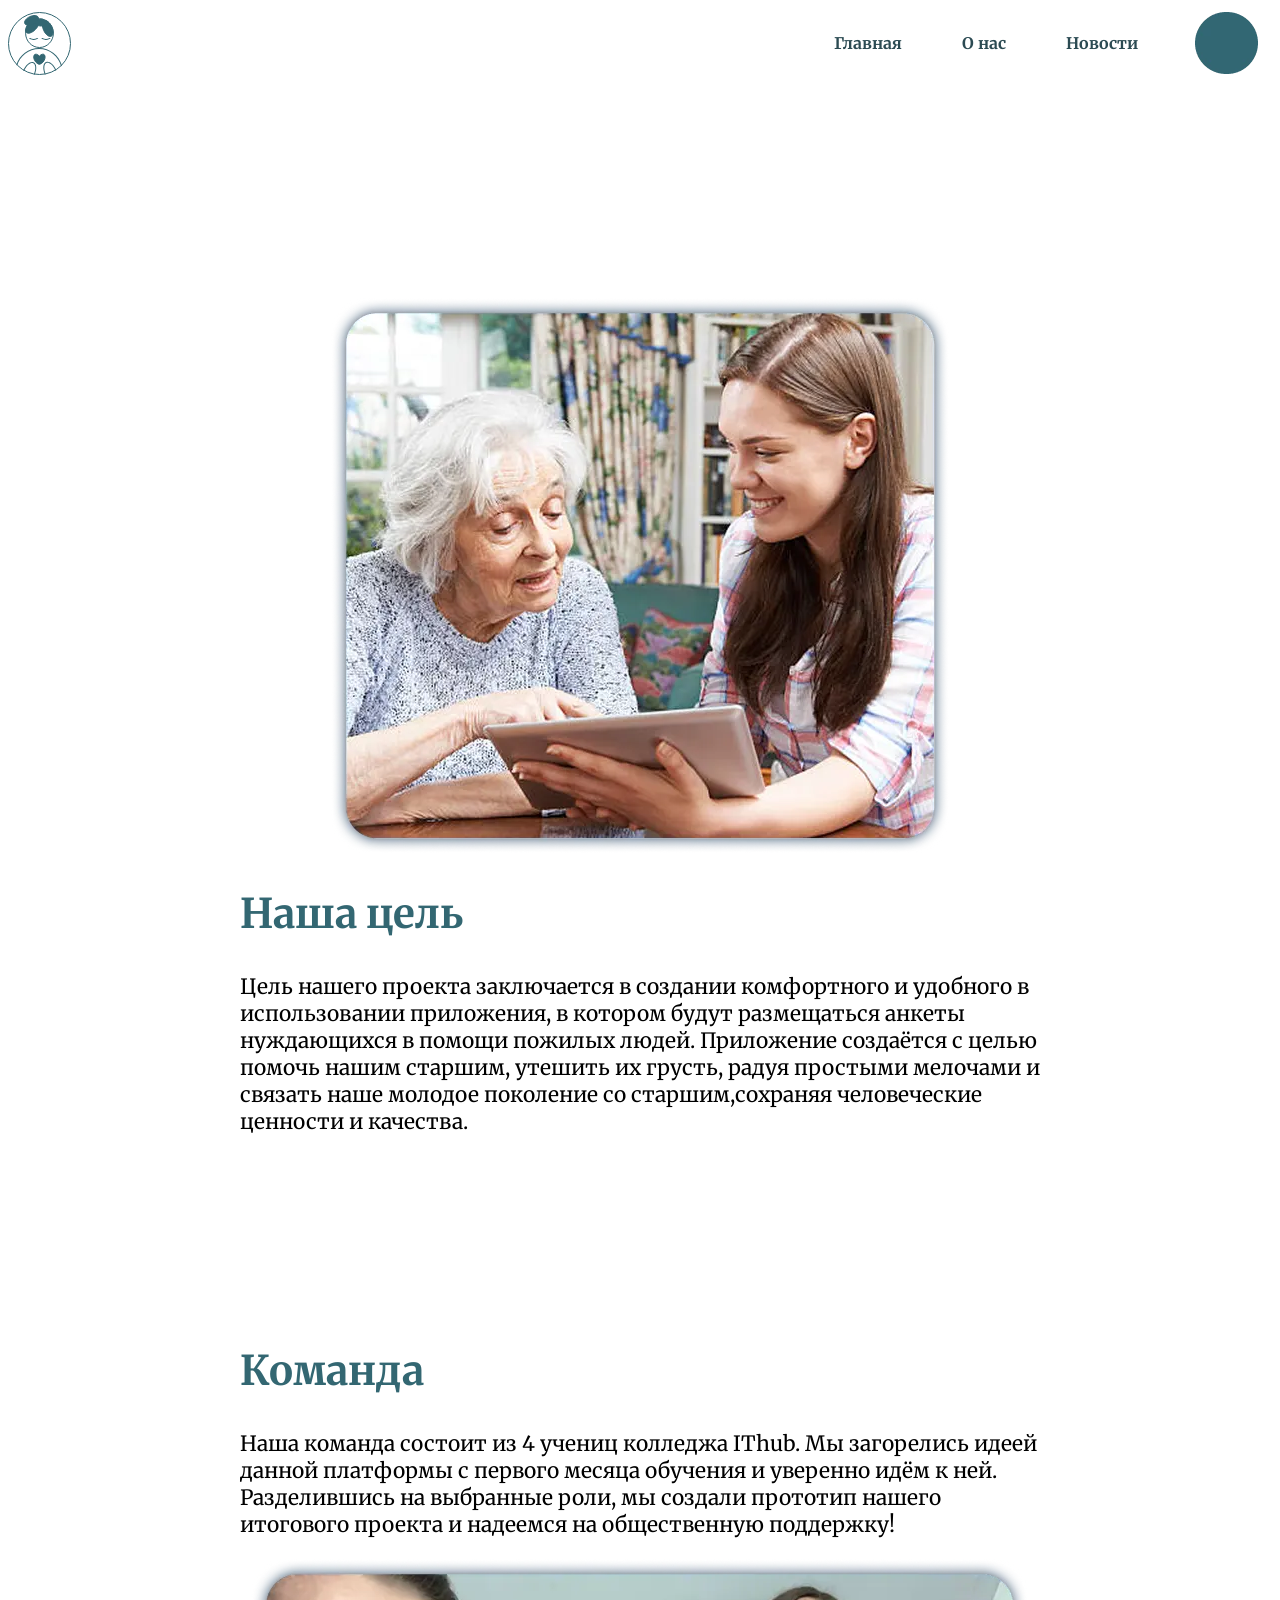
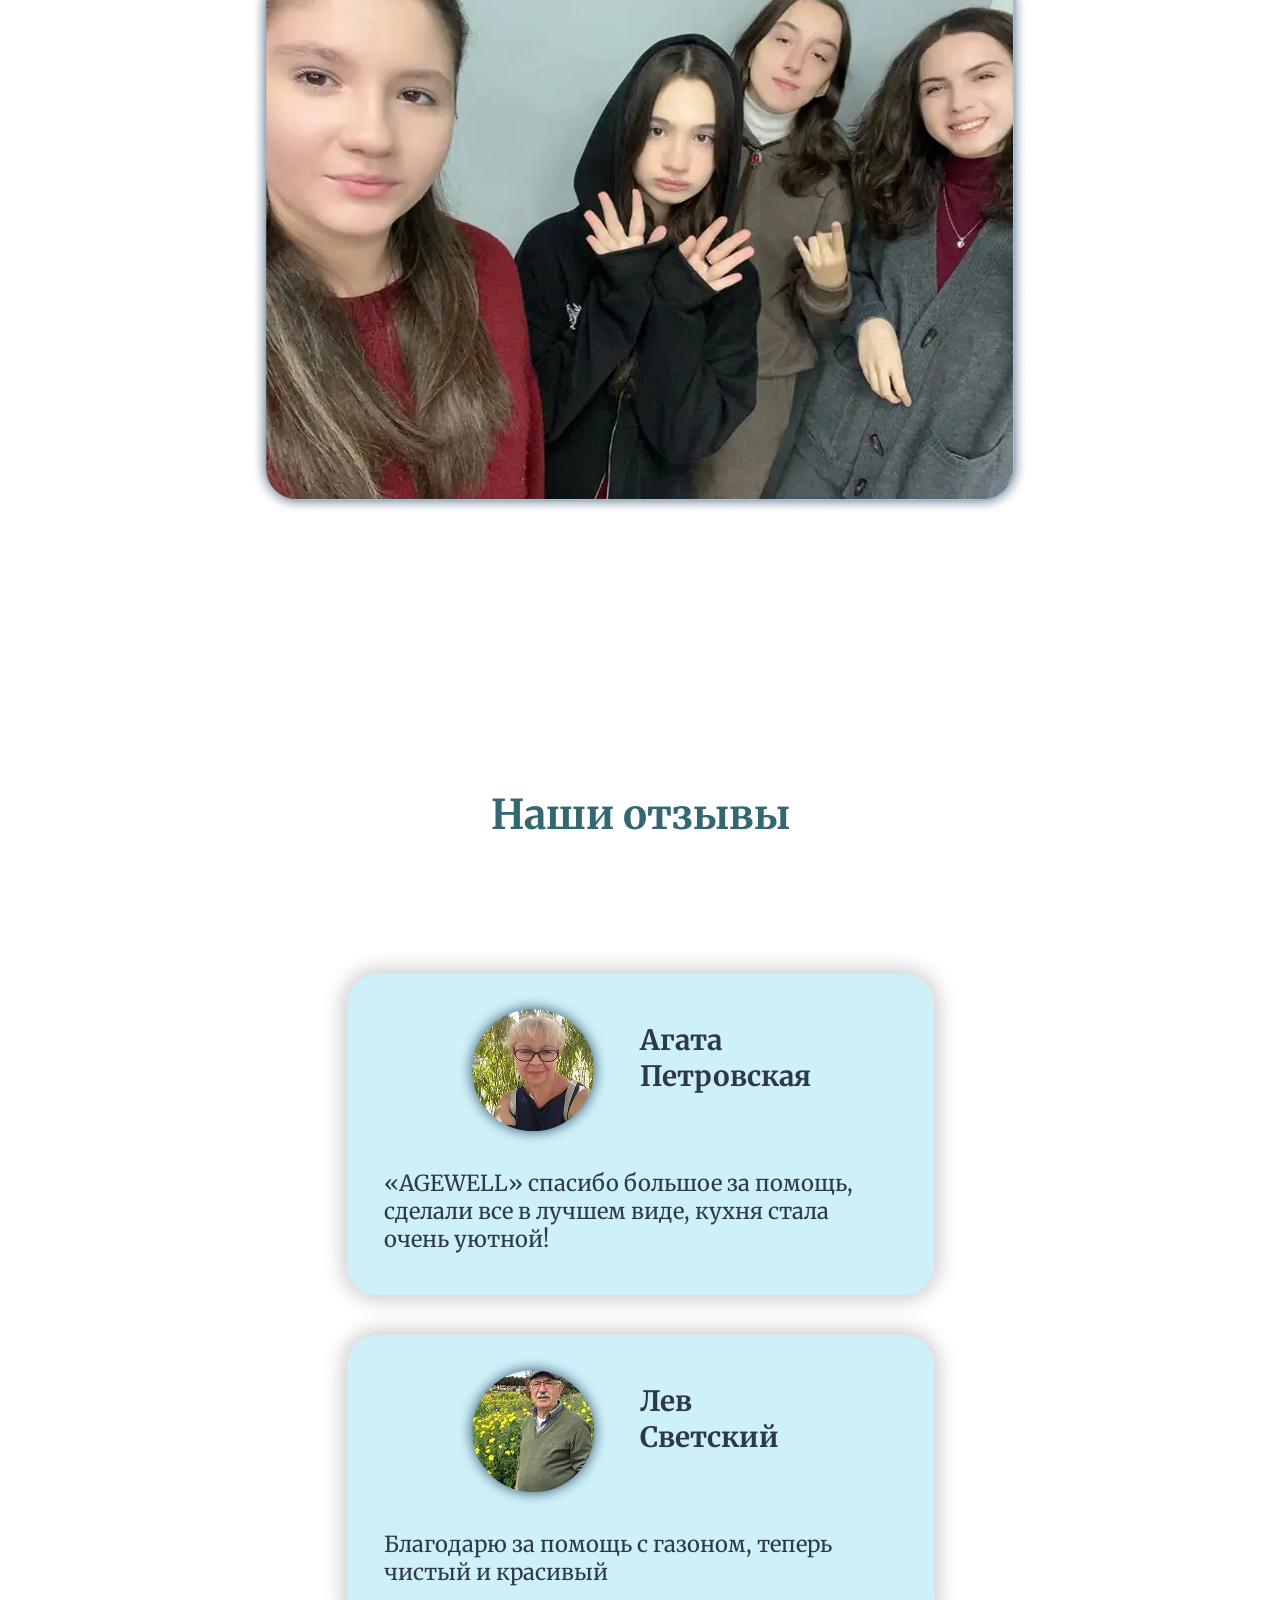
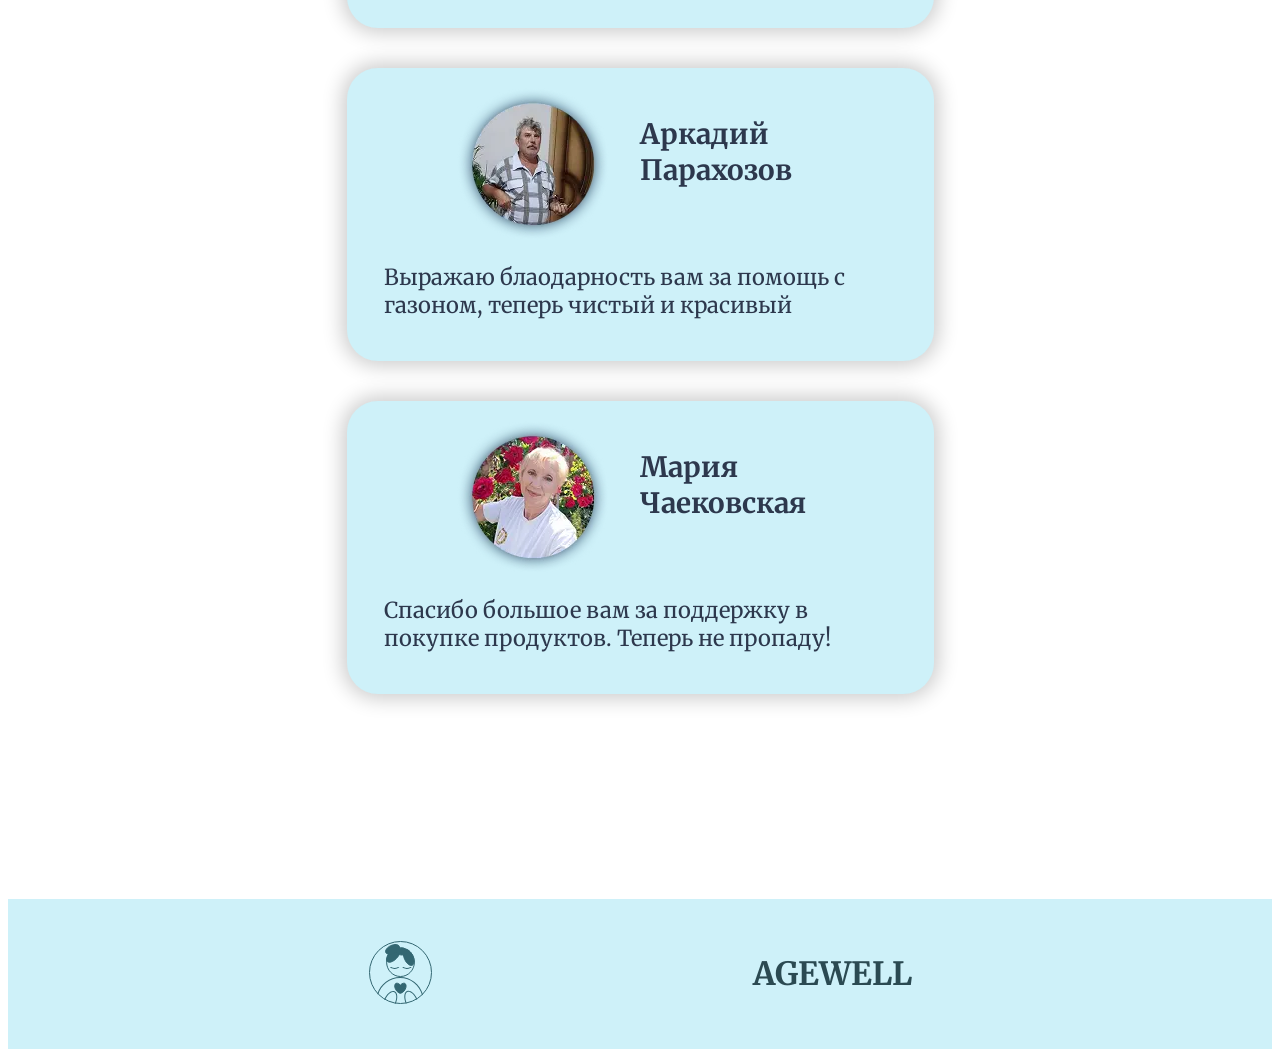
==== commit d181238c: "Финальное" ====
--- a/about_us.html
+++ b/about_us.html
@@ -14,7 +14,7 @@
     <div class="header__top">
       <img src="images/logo.svg" alt="логотип agewell">
         <nav class="menu">
-          <ul class="menu__list">
+          <ul class="menu__list" id="menu">
             <li class="menu__item">
               <a href="./index.html" class="menu__link">Главная</a>
             </li>
@@ -22,9 +22,12 @@
               <a href="./about_us.html" class="menu__link">О нас</a>
             </li>
             <li class="menu__item">
-              <a href="#" class="menu__link">Новости</a>
+              <a href="https://t.me/+4CG8GI9V0hs5MDJi" class="menu__link">Новости</a>
             </li> 
-          </ul> 
+          </ul>
+          <button class="burger" id="burger">
+            <span></span>
+          </button> 
           <img src="images/header-circle.webp" alt="аккаунт">
         </nav>
     </div>
@@ -108,41 +111,8 @@
     <a href="./index.html" class="footer__logo">
       <img src="images/logo.svg" alt="">
     </a>
-    <div class="container">
-      <div class="footer-inner">
-          <ul class="footer__nav">
-            <li class="footer__nav-item main-item">
-              <a class="footer__nav-link" href="#">Обратная связь</a>
-            </li>
-            <li class="footer__nav-item">
-              <a class="footer__nav-link" href="#">Задать вопрос</a>
-            </li>
-            <li class="footer__nav-item">
-              <a class="footer__nav-link" href="#">Оставить отзыв</a>
-            </li>
-          </ul>
-          <ul class="footer__nav">
-            <li class="footer__nav-item main-item">
-              <a class="footer__nav-link" href="#">Поддержать проект</a>
-            </li>
-            <li class="footer__nav-item">
-              <a class="footer__nav-link" href="#">Поддержать команду</a>
-            </li>
-            <li class="footer__nav-item">
-              <a class="footer__nav-link" href="#">Стать спонсором</a>
-            </li>
-          </ul>
-          <ul class="footer__nav">
-            <li class="footer__nav-item main-item">
-              <a class="footer__nav-link" href="#">Адрес и телефоны</a>
-            </li>
-            <li class="footer__nav-item">
-              <a class="footer__nav-link" href="#">Электронная почта</a>
-            </li>
-            <li class="footer__nav-item">
-              <a class="footer__nav-link" href="#">Социальные сети</a>
-            </li>
-          </ul>
+    <h1 class="footer_name">AGEWELL</h1>
   </footer>
+  <script src="js/main.js"></script>
 </body>
 </html>
--- a/style2.css
+++ b/style2.css
@@ -31,16 +31,12 @@
 }
 
 
-.header {
-    background-repeat: no-repeat;
-    background-position: center;
-    background-size: cover;
-    padding: 0 40px;
-}
-
 .container {
-    max-width: 1195px 0;
     padding: 0px 200px;
+}
+
+.container text {
+    background-color: #FFFFFF;
 }
 
 .header__top {
@@ -49,23 +45,62 @@
     display: flex;
     align-items: center;
     justify-content: space-between;
-}
+    width: 100vw;
+}
+
+
+
+
 
 .menu {
     display: flex;
     align-items: center;
-    
-}
-
+    padding-right: 30px;
+}
 .menu__list {
     display: flex;
     flex-wrap: wrap;
     gap: 60px;
     padding-right: 57px;
 }
-
 .menu__item {
     font-weight: 700;
+}
+.burger {
+    display: none;
+    width: 50px;
+    height: 24px;
+    position: relative;
+    background: transparent;
+    border: none;
+    cursor: pointer;
+    padding: 0;
+    margin-right: 20px;
+}
+
+.burger span,
+.burger::before,
+.burger::after {
+    content: "";
+    position: absolute;
+    left: 0;
+    width: 100%;
+    height: 3px;
+    background: #333;
+    border-radius: 3px;
+}
+
+.burger::before {
+    top: 0;
+}
+
+.burger span {
+    top: 50%;
+    transform: translateY(-50%);
+}
+
+.burger::after {
+    bottom: 0;
 }
 
 .main {
@@ -137,12 +172,16 @@
     max-width: 587px;
     display: flex;
     flex-direction: column;
-    justify-content: center;
+    align-items: center;
+    margin-bottom: 62px;
+    justify-content: space-around;
+    flex-wrap: wrap;
 }
 
 .comments-upper {
     display: flex;
     gap: 30px;
+    flex-wrap: wrap;
 }
 
 .comments-names {
@@ -157,9 +196,12 @@
 .footer {
     background-color: #CEF1F9;
     display: flex;
-    justify-content: space-between;
+    justify-content: space-around;
     align-items: center;
     height: 150px;
+}
+.footer_name {
+    color: #2B4A52;
 }
 
 .footer-inner {
@@ -180,4 +222,129 @@
 
 .footer__nav-item ul {
     list-style: circle;
+}
+
+
+@media (max-width: 1640px) {
+    .comments_all-wrapper{
+        gap: 10px;
+    }
+    .comments_wrapper {
+        margin-bottom: 30px;
+    }
+}
+    
+@media (max-width: 1400px) {
+    .goal {
+        flex-direction: column;
+    }
+    .goal_text {
+        max-width: 800px;
+    }
+    .team {
+        flex-direction: column;
+    }
+    .team_text {
+        max-width: 800px;
+    }
+}
+
+@media (max-width: 900px) {
+    .container {
+        padding: 30px 150px;
+    }
+}
+
+@media (max-width: 770px) {
+    .comments-names {
+        margin: 0;
+    }
+    .comments-upper {
+        gap: 5px;
+    }
+    .container {
+        padding: 30px 110px;
+    }
+}
+
+@media (max-width: 650px) {
+    .container {
+        padding: 30px 90px;
+    }
+
+    .goal_title {
+        font-size: 35px;
+    }
+
+    .goal_text {
+        max-width: 579px;
+        font-size: 18px;
+    }
+
+    .team_title {
+        font-size: 35px;
+    }
+
+    .team_text {
+        max-width: 579px;
+        font-size: 18px;
+    }
+
+    .comments-names {
+        font-size: 23px;
+    }
+    .comments_text {
+        font-size: 18px;
+    }
+}
+
+@media (max-width: 600px) {
+
+    .burger {
+    display: block;
+    }
+
+    .menu__list {
+    display: none;
+    position: absolute;
+    top: 40px;
+    right: 0;
+
+    flex-direction: column;
+    background: white;
+    padding: 15px;
+    }
+
+    .menu__list.active {
+    display: flex;
+    }
+}
+
+@media (max-width: 550px) {
+    .container {
+        padding: 30px 50px;
+    }
+
+    .goal_title {
+        font-size: 30px;
+    }
+
+    .goal_text {
+        max-width: 579px;
+        font-size: 16px;
+    }
+
+    .team_title {
+        font-size: 30px;
+    }
+
+    .team_text {
+        max-width: 579px;
+        font-size: 16px;
+    }
+}
+@media (max-width: 450px) {
+    .container {
+        padding: 30px 20px;
+    }
 }
